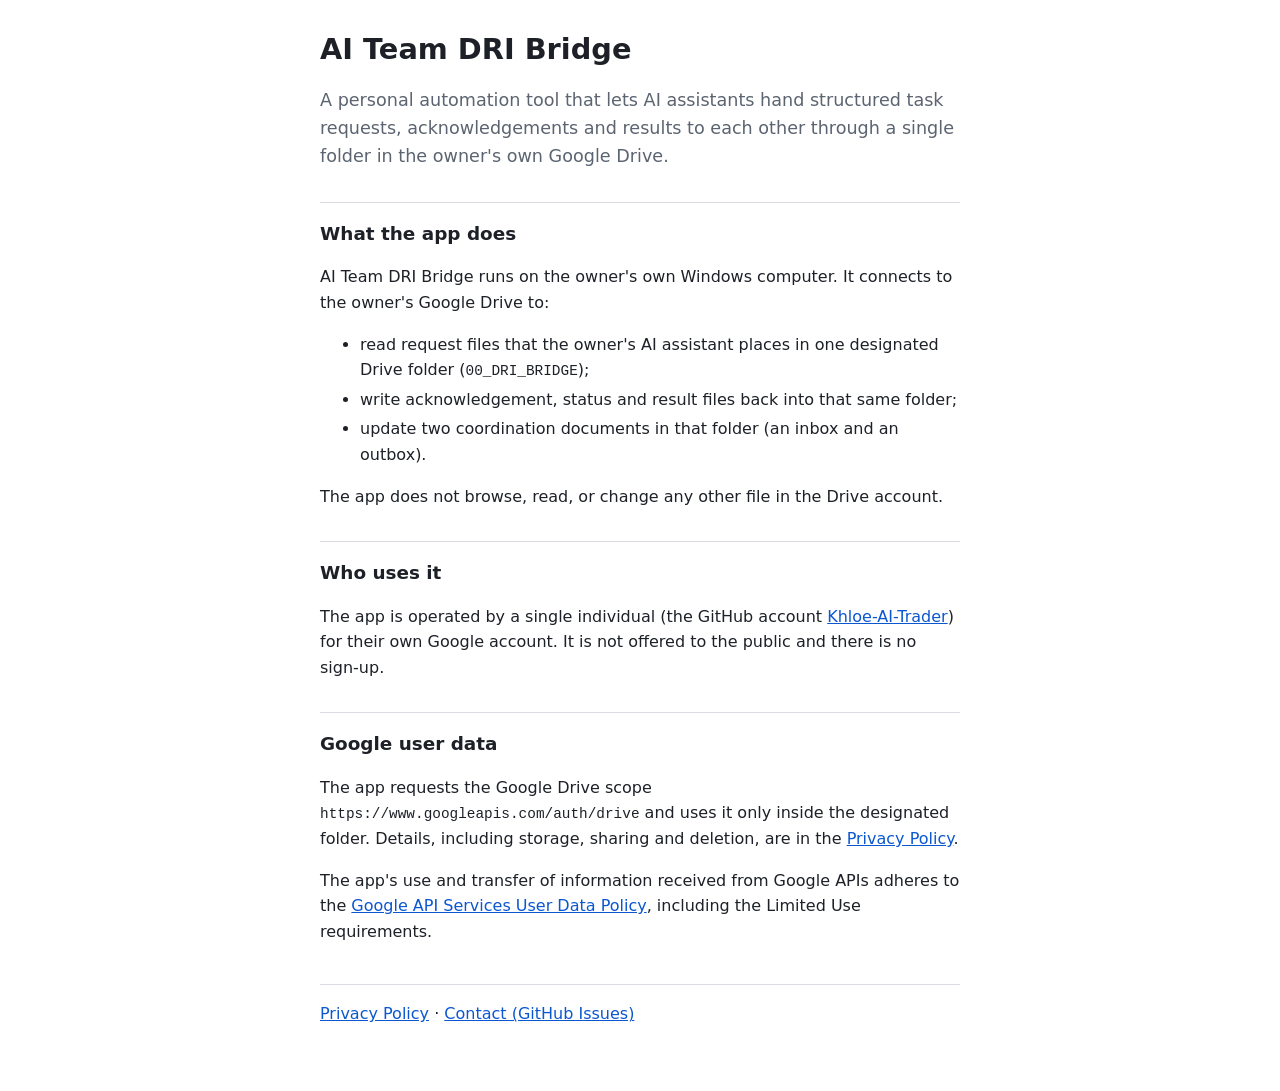
==== index.html @ 167a9717 "Add AI Team DRI Bridge homepage and privacy policy Static pages only; no code, credentials or data. " ====
<!doctype html>
<html lang="en">
<head>
<meta charset="utf-8">
<meta name="viewport" content="width=device-width, initial-scale=1">
<title>AI Team DRI Bridge</title>
<meta name="description" content="AI Team DRI Bridge is a personal, single-user tool that exchanges task requests and status files between AI assistants through one Google Drive folder.">
<link rel="stylesheet" href="style.css">
</head>
<body>
<main>
  <h1>AI Team DRI Bridge</h1>
  <p class="lead">A personal automation tool that lets AI assistants hand structured task requests, acknowledgements and results to each other through a single folder in the owner's own Google Drive.</p>

  <h2>What the app does</h2>
  <p>AI Team DRI Bridge runs on the owner's own Windows computer. It connects to the owner's Google Drive to:</p>
  <ul>
    <li>read request files that the owner's AI assistant places in one designated Drive folder (<code>00_DRI_BRIDGE</code>);</li>
    <li>write acknowledgement, status and result files back into that same folder;</li>
    <li>update two coordination documents in that folder (an inbox and an outbox).</li>
  </ul>
  <p>The app does not browse, read, or change any other file in the Drive account.</p>

  <h2>Who uses it</h2>
  <p>The app is operated by a single individual (the GitHub account <a href="https://github.com/Khloe-AI-Trader">Khloe-AI-Trader</a>) for their own Google account. It is not offered to the public and there is no sign-up.</p>

  <h2>Google user data</h2>
  <p>The app requests the Google Drive scope <code>https://www.googleapis.com/auth/drive</code> and uses it only inside the designated folder. Details, including storage, sharing and deletion, are in the <a href="privacy.html">Privacy Policy</a>.</p>
  <p>The app's use and transfer of information received from Google APIs adheres to the <a href="https://developers.google.com/terms/api-services-user-data-policy#limited-use">Google API Services User Data Policy</a>, including the Limited Use requirements.</p>

  <nav class="links"><a href="privacy.html">Privacy Policy</a> · <a href="https://github.com/Khloe-AI-Trader/Khloe-AI-Trader.github.io/issues">Contact (GitHub Issues)</a></nav>
</main>
</body>
</html>
---- style.css ----
:root { --bg: #ffffff; --fg: #1d2127; --muted: #5b6470; --link: #0b57d0; --rule: #d9dde3; }
@media (prefers-color-scheme: dark) {
  :root { --bg: #14171c; --fg: #e6e8eb; --muted: #9aa3ae; --link: #8ab4f8; --rule: #2d333b; }
}
* { box-sizing: border-box; }
body { margin: 0; background: var(--bg); color: var(--fg);
  font: 16px/1.6 system-ui, -apple-system, "Segoe UI", Roboto, sans-serif; }
main { max-width: 42rem; margin: 0 auto; padding: 2rem 1rem 4rem; }
h1 { font-size: 1.8rem; line-height: 1.25; margin: 0 0 .5rem; }
h2 { font-size: 1.15rem; margin: 2rem 0 .5rem; padding-top: 1rem; border-top: 1px solid var(--rule); }
.lead { font-size: 1.1rem; color: var(--muted); }
.meta { color: var(--muted); font-size: .9rem; }
a { color: var(--link); }
code { font: .9em ui-monospace, Consolas, monospace; overflow-wrap: anywhere; }
li { margin: .25rem 0; }
.links { margin-top: 2.5rem; padding-top: 1rem; border-top: 1px solid var(--rule); }
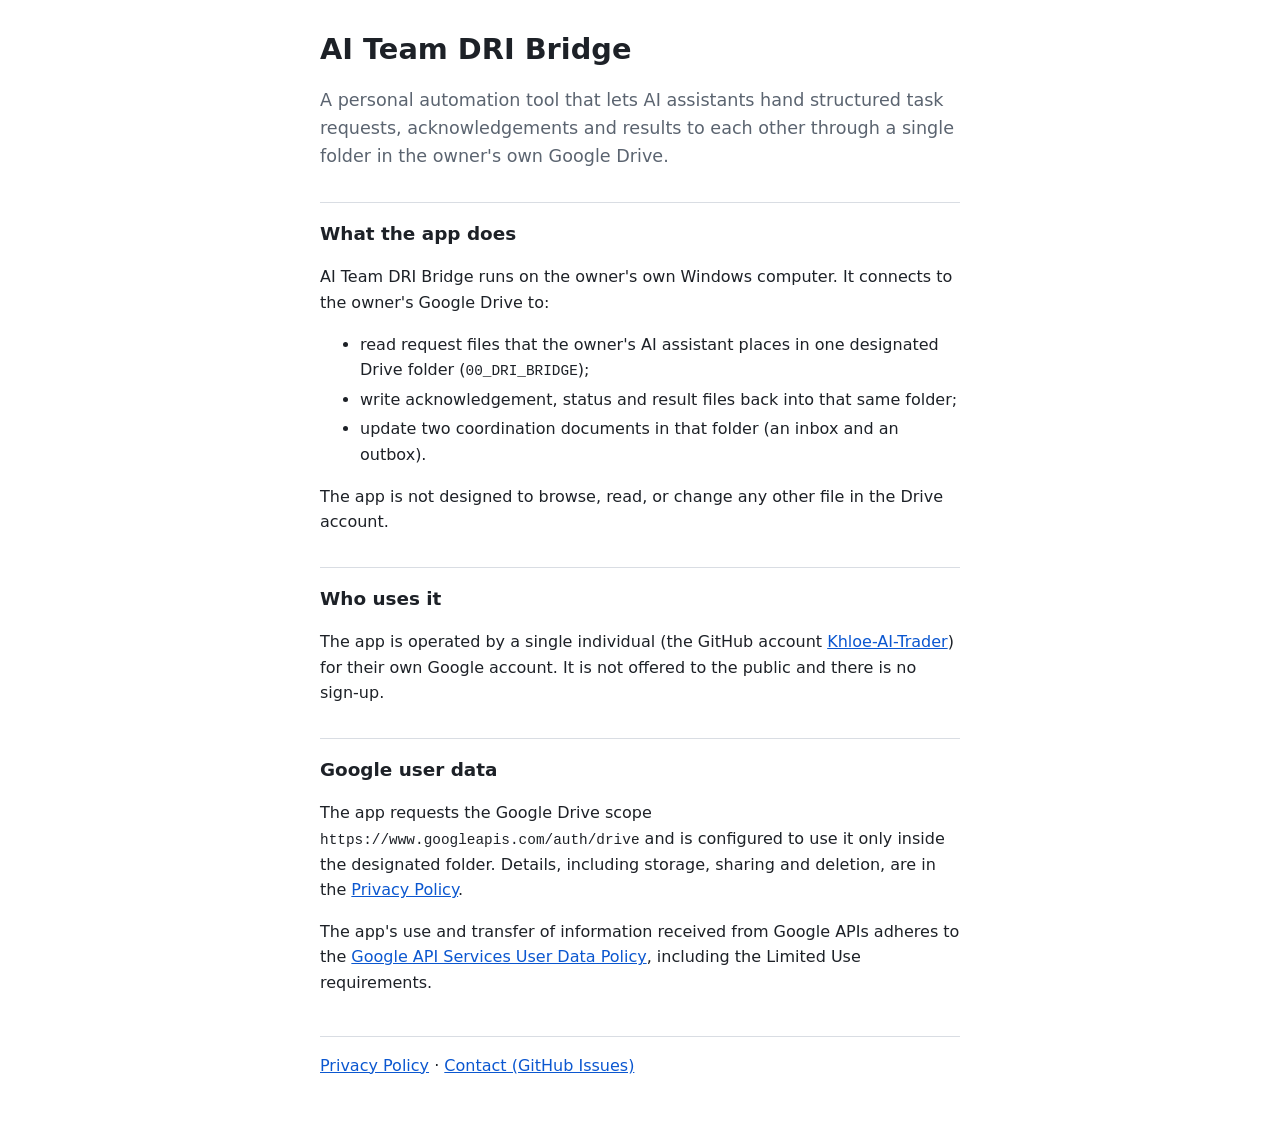
==== commit e55bbb2b: "Soften folder-scope wording to match actual configuration Co-Authored-By: Claude Sonnet 5.5 <noreply" ====
--- a/index.html
+++ b/index.html
@@ -19,13 +19,13 @@
     <li>write acknowledgement, status and result files back into that same folder;</li>
     <li>update two coordination documents in that folder (an inbox and an outbox).</li>
   </ul>
-  <p>The app does not browse, read, or change any other file in the Drive account.</p>
+  <p>The app is not designed to browse, read, or change any other file in the Drive account.</p>
 
   <h2>Who uses it</h2>
   <p>The app is operated by a single individual (the GitHub account <a href="https://github.com/Khloe-AI-Trader">Khloe-AI-Trader</a>) for their own Google account. It is not offered to the public and there is no sign-up.</p>
 
   <h2>Google user data</h2>
-  <p>The app requests the Google Drive scope <code>https://www.googleapis.com/auth/drive</code> and uses it only inside the designated folder. Details, including storage, sharing and deletion, are in the <a href="privacy.html">Privacy Policy</a>.</p>
+  <p>The app requests the Google Drive scope <code>https://www.googleapis.com/auth/drive</code> and is configured to use it only inside the designated folder. Details, including storage, sharing and deletion, are in the <a href="privacy.html">Privacy Policy</a>.</p>
   <p>The app's use and transfer of information received from Google APIs adheres to the <a href="https://developers.google.com/terms/api-services-user-data-policy#limited-use">Google API Services User Data Policy</a>, including the Limited Use requirements.</p>
 
   <nav class="links"><a href="privacy.html">Privacy Policy</a> · <a href="https://github.com/Khloe-AI-Trader/Khloe-AI-Trader.github.io/issues">Contact (GitHub Issues)</a></nav>
